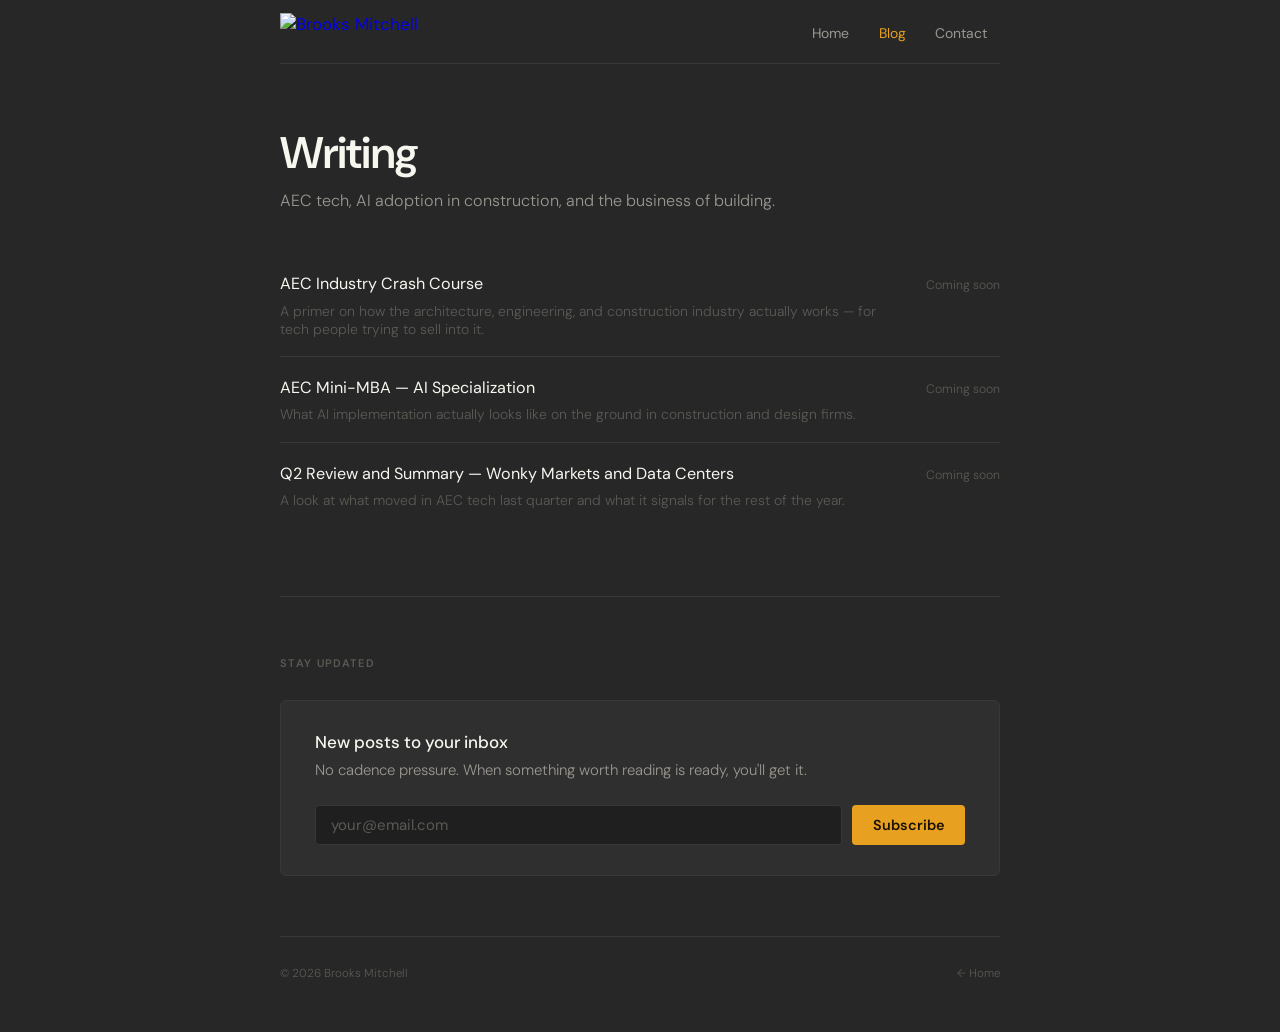
==== blog.html @ 3e2fbc12 "Rename blog.js to blog.html" ====
<!DOCTYPE html>
<html lang="en">
<head>
  <meta charset="UTF-8" />
  <meta name="viewport" content="width=device-width, initial-scale=1.0" />
  <title>Writing — Brooks Mitchell</title>
  <link rel="preconnect" href="https://fonts.googleapis.com" />
  <link rel="preconnect" href="https://fonts.gstatic.com" crossorigin />
  <link href="https://fonts.googleapis.com/css2?family=DM+Sans:ital,opsz,wght@0,9..40,300;0,9..40,400;0,9..40,500;0,9..40,600;1,9..40,300;1,9..40,400&display=swap" rel="stylesheet" />
  <link rel="stylesheet" href="src/style.css" />
</head>
<body>

  <nav class="site-nav">
    <a href="index.html" class="nav-logo">
      <img src="src/images/logo_transparent.png" alt="Brooks Mitchell" />
    </a>
    <button class="nav-toggle" aria-label="Menu">
      <svg viewBox="0 0 24 24"><line x1="3" y1="6" x2="21" y2="6"/><line x1="3" y1="12" x2="21" y2="12"/><line x1="3" y1="18" x2="21" y2="18"/></svg>
    </button>
    <ul class="nav-links">
      <li><a href="index.html">Home</a></li>
      <li><a href="blog.html">Blog</a></li>
      <li><a href="contact.html">Contact</a></li>
    </ul>
  </nav>

  <div class="blog-header">
    <h1>Writing</h1>
    <p>AEC tech, AI adoption in construction, and the business of building.</p>
  </div>

  <div class="posts" style="padding-bottom:4rem;">
    <a href="blog/aec-industry-crash-course.html" class="post-item">
      <div>
        <span class="post-title">AEC Industry Crash Course</span>
        <p style="font-size:0.82rem; font-weight:300; color:var(--text-dim); margin-top:0.3rem;">A primer on how the architecture, engineering, and construction industry actually works — for tech people trying to sell into it.</p>
      </div>
      <span class="post-meta">Coming soon</span>
    </a>
    <a href="blog/aec-mini-mba.html" class="post-item">
      <div>
        <span class="post-title">AEC Mini-MBA — AI Specialization</span>
        <p style="font-size:0.82rem; font-weight:300; color:var(--text-dim); margin-top:0.3rem;">What AI implementation actually looks like on the ground in construction and design firms.</p>
      </div>
      <span class="post-meta">Coming soon</span>
    </a>
    <a href="blog/q2-review.html" class="post-item">
      <div>
        <span class="post-title">Q2 Review and Summary — Wonky Markets and Data Centers</span>
        <p style="font-size:0.82rem; font-weight:300; color:var(--text-dim); margin-top:0.3rem;">A look at what moved in AEC tech last quarter and what it signals for the rest of the year.</p>
      </div>
      <span class="post-meta">Coming soon</span>
    </a>
  </div>

  <!-- ── EMAIL CAPTURE ── -->
  <section id="subscribe" style="border-top:1px solid var(--border);">
    <p class="section-label">Stay updated</p>
    <div class="email-capture">
      <h3>New posts to your inbox</h3>
      <p>No cadence pressure. When something worth reading is ready, you'll get it.</p>
      <form class="email-form">
        <input type="email" name="email" placeholder="your@email.com" required />
        <button type="submit">Subscribe</button>
        <span class="form-msg"></span>
      </form>
    </div>
  </section>

  <footer>
    <p>© 2026 Brooks Mitchell</p>
    <p><a href="index.html" style="color:var(--text-dim); text-decoration:none;">← Home</a></p>
  </footer>

  <script src="src/nav.js"></script>
  <script src="src/email.js"></script>
</body>
</html>
---- src/style.css ----
/* ── Reset ── */
*, *::before, *::after { box-sizing: border-box; margin: 0; padding: 0; }

/* ── Tokens ── */
:root {
  --bg:        #272727;
  --bg-subtle: #1f1f1f;
  --bg-raised: #2f2f2f;
  --border:    #383838;
  --text:      #F7F7F0;
  --text-mid:  #9a9890;
  --text-dim:  #5a5a55;
  --accent:    #e8a020;
  --accent-hi: #f0b030;
  --accent-lo: #2a1e06;
  --sans: 'DM Sans', system-ui, sans-serif;
  --max: 720px;
  --side: clamp(1.5rem, 6vw, 3.5rem);
  --nav-h: 64px;
}

html { background: var(--bg); color: var(--text); font-family: var(--sans); font-size: 17px; -webkit-font-smoothing: antialiased; scroll-behavior: smooth; }
body { max-width: calc(var(--max) + var(--side) * 2); margin: 0 auto; padding: 0 var(--side); }

/* ── NAV ── */
.site-nav {
  position: sticky; top: 0; z-index: 100;
  background: var(--bg);
  border-bottom: 1px solid var(--border);
  display: flex; align-items: center; justify-content: space-between;
  height: var(--nav-h);
  gap: 1.5rem;
}
.nav-logo { display: flex; align-items: center; text-decoration: none; }
.nav-logo img { height: 38px; width: auto; }
.nav-links { display: flex; gap: 0.25rem; list-style: none; }
.nav-links a {
  font-size: 0.82rem; font-weight: 400;
  text-decoration: none; color: var(--text-mid);
  padding: 0.4rem 0.75rem; border-radius: 4px;
  transition: color 0.15s, background 0.15s;
}
.nav-links a:hover { color: var(--text); background: var(--bg-raised); }
.nav-links a.active { color: var(--accent); }

/* Hamburger — mobile only */
.nav-toggle { display: none; background: none; border: none; cursor: pointer; padding: 0.4rem; color: var(--text-mid); }
.nav-toggle svg { width: 22px; height: 22px; stroke: currentColor; fill: none; stroke-width: 2; }

@media (max-width: 520px) {
  .nav-toggle { display: flex; }
  .nav-links {
    display: none; flex-direction: column; gap: 0;
    position: absolute; top: var(--nav-h); left: 0; right: 0;
    background: var(--bg); border-bottom: 1px solid var(--border);
    padding: 0.75rem var(--side) 1rem;
  }
  .nav-links.open { display: flex; }
  .nav-links a { padding: 0.6rem 0; border-radius: 0; }
}

/* ── SECTIONS ── */
section { padding: 3.5rem 0; border-top: 1px solid var(--border); }
.section-label {
  font-size: 0.65rem; font-weight: 600;
  letter-spacing: 0.12em; text-transform: uppercase;
  color: var(--text-dim); margin-bottom: 1.75rem;
}

/* ── SOCIAL ROW ── */
.social-row { display: flex; gap: 1.25rem; flex-wrap: wrap; align-items: center; }
.social-link {
  display: inline-flex; align-items: center; gap: 0.4rem;
  font-size: 0.8rem; font-weight: 400;
  text-decoration: none; color: var(--text-mid);
  transition: color 0.15s;
}
.social-link:hover { color: var(--text); }
.social-link.primary { color: var(--accent); font-weight: 500; }
.social-link.primary:hover { color: var(--accent-hi); }
.social-link svg { width: 13px; height: 13px; fill: currentColor; flex-shrink: 0; }
.social-sep { color: var(--text-dim); }

/* ── TAGS ── */
.tags { display: flex; gap: 0.5rem; flex-wrap: wrap; margin-top: 2rem; }
.tag {
  font-size: 0.72rem; font-weight: 400; color: var(--text-mid);
  border: 1px solid var(--border);
  padding: 0.2rem 0.65rem; border-radius: 999px;
}

/* ── ROLE CARD ── */
.role-card {
  background: var(--bg-raised);
  border: 1px solid var(--border);
  border-left: 2px solid var(--accent);
  border-radius: 4px;
  padding: 1.25rem 1.5rem;
  margin-bottom: 2.5rem;
}
.role-card-co {
  font-size: 0.72rem; font-weight: 600;
  letter-spacing: 0.08em; text-transform: uppercase;
  color: var(--accent); margin-bottom: 0.2rem;
}
.role-card-title { font-size: 1rem; font-weight: 500; color: var(--text); margin-bottom: 0.4rem; }
.role-card-desc { font-size: 0.88rem; font-weight: 300; line-height: 1.7; color: var(--text-mid); }

/* ── LOGO STRIP ── */
.logos-row {
  display: flex; flex-wrap: wrap;
  gap: 1.75rem 2.5rem; align-items: center;
}
.logo-item {
  display: flex; flex-direction: column;
  align-items: center; gap: 0.4rem;
  opacity: 0.5; transition: opacity 0.2s;
}
.logo-item:hover { opacity: 1; }
.logo-box { height: 40px; display: flex; align-items: center; justify-content: center; }
.logo-box img { height: 100%; width: auto; max-width: 100px; object-fit: contain; filter: grayscale(1) brightness(2.5); }
.logo-text { font-size: 0.85rem; font-weight: 700; letter-spacing: 0.06em; color: var(--text); }
.logo-caption { font-size: 0.6rem; font-weight: 400; color: var(--text-dim); letter-spacing: 0.04em; text-align: center; }

/* ── WRITING LIST ── */
.posts { display: flex; flex-direction: column; }
.post-item {
  display: flex; justify-content: space-between; align-items: baseline;
  gap: 2rem; padding: 1.1rem 0;
  border-bottom: 1px solid var(--border);
  text-decoration: none; color: inherit;
}
.post-item:last-child { border-bottom: none; }
.post-item:hover .post-title { color: var(--accent); }
.post-title { font-size: 0.95rem; font-weight: 400; line-height: 1.5; color: var(--text); transition: color 0.15s; }
.post-meta { font-size: 0.72rem; font-weight: 300; color: var(--text-dim); white-space: nowrap; }

/* ── EMAIL CAPTURE ── */
.email-capture {
  background: var(--bg-raised);
  border: 1px solid var(--border);
  border-radius: 6px;
  padding: 1.75rem 2rem;
  margin-top: 0.25rem;
}
.email-capture h3 { font-size: 1rem; font-weight: 500; color: var(--text); margin-bottom: 0.4rem; }
.email-capture p { font-size: 0.88rem; font-weight: 300; color: var(--text-mid); margin-bottom: 1.25rem; line-height: 1.6; }
.email-form { display: flex; gap: 0.6rem; flex-wrap: wrap; }
.email-form input[type="email"] {
  flex: 1; min-width: 200px;
  background: var(--bg-subtle); border: 1px solid var(--border);
  border-radius: 4px; padding: 0.55rem 0.9rem;
  font-family: var(--sans); font-size: 0.88rem; color: var(--text);
  outline: none; transition: border-color 0.15s;
}
.email-form input[type="email"]::placeholder { color: var(--text-dim); }
.email-form input[type="email"]:focus { border-color: var(--accent); }
.email-form button {
  background: var(--accent); color: #1a1100;
  border: none; border-radius: 4px;
  padding: 0.55rem 1.2rem;
  font-family: var(--sans); font-size: 0.85rem; font-weight: 600;
  cursor: pointer; transition: background 0.15s; white-space: nowrap;
}
.email-form button:hover { background: var(--accent-hi); }
.email-form .form-msg { font-size: 0.8rem; color: var(--text-mid); margin-top: 0.5rem; width: 100%; display: none; }
.email-form .form-msg.visible { display: block; }

/* ── BOTTOM PHOTO ── */
.photo-section {
  padding: 3.5rem 0; border-top: 1px solid var(--border);
  display: flex; flex-direction: column; align-items: center; gap: 0.85rem;
}
.avatar-bottom {
  width: 150px; height: 150px; border-radius: 50%;
  overflow: hidden; border: 1px solid var(--border);
  background: var(--bg-subtle);
  display: flex; align-items: center; justify-content: center;
}
.avatar-bottom img { width: 100%; height: 100%; object-fit: cover; display: block; }
.avatar-bottom .ph-label { display: flex; flex-direction: column; align-items: center; gap: 0.5rem; color: var(--text-dim); }
.avatar-bottom .ph-label svg { width: 22px; height: 22px; stroke: currentColor; fill: none; stroke-width: 1.5; }
.avatar-bottom .ph-label span { font-size: 0.6rem; letter-spacing: 0.06em; }
.photo-caption { font-size: 0.72rem; font-weight: 300; color: var(--text-dim); }

/* ── FOOTER ── */
footer {
  padding: 1.75rem 0 3rem; border-top: 1px solid var(--border);
  display: flex; justify-content: space-between; align-items: center; gap: 1rem; flex-wrap: wrap;
}
footer p { font-size: 0.68rem; font-weight: 300; color: var(--text-dim); }

/* ── BLOG PAGE ── */
.blog-header { padding: 3.5rem 0 2.5rem; }
.blog-header h1 { font-size: clamp(1.8rem, 4vw, 2.6rem); font-weight: 600; letter-spacing: -0.02em; color: var(--text); margin-bottom: 0.5rem; }
.blog-header p { font-size: 0.95rem; font-weight: 300; color: var(--text-mid); }

/* ── BLOG POST PAGE ── */
.post-header { padding: 3.5rem 0 2rem; border-bottom: 1px solid var(--border); }
.post-header .post-eyebrow {
  font-size: 0.68rem; font-weight: 600; letter-spacing: 0.12em;
  text-transform: uppercase; color: var(--accent); margin-bottom: 0.85rem;
}
.post-header h1 {
  font-size: clamp(1.8rem, 5vw, 2.8rem); font-weight: 600;
  letter-spacing: -0.025em; line-height: 1.15; color: var(--text);
  margin-bottom: 1rem;
}
.post-header .post-byline { font-size: 0.82rem; font-weight: 300; color: var(--text-dim); }
.post-header .post-byline strong { color: var(--text-mid); font-weight: 400; }

.post-body { padding: 2.75rem 0 3.5rem; }
.post-body p { font-size: 1rem; font-weight: 300; line-height: 1.9; color: var(--text-mid); margin-bottom: 1.25rem; }
.post-body p:last-child { margin-bottom: 0; }
.post-body h2 { font-size: 1.2rem; font-weight: 600; color: var(--text); margin: 2.5rem 0 0.85rem; letter-spacing: -0.01em; }
.post-body h3 { font-size: 1rem; font-weight: 600; color: var(--text); margin: 2rem 0 0.6rem; }
.post-body strong { font-weight: 500; color: var(--text); }
.post-body a { color: var(--accent); text-decoration: underline; text-decoration-color: transparent; transition: text-decoration-color 0.15s; }
.post-body a:hover { text-decoration-color: var(--accent); }
.post-body ul, .post-body ol { padding-left: 1.4rem; margin-bottom: 1.25rem; }
.post-body li { font-size: 1rem; font-weight: 300; line-height: 1.8; color: var(--text-mid); margin-bottom: 0.35rem; }
.post-body blockquote {
  border-left: 2px solid var(--accent); padding: 0.75rem 1.25rem;
  margin: 1.75rem 0; background: var(--bg-raised); border-radius: 0 4px 4px 0;
}
.post-body blockquote p { margin: 0; font-style: italic; color: var(--text); }

.post-footer { padding: 2.5rem 0; border-top: 1px solid var(--border); display: flex; justify-content: space-between; align-items: center; flex-wrap: wrap; gap: 1rem; }
.post-back { font-size: 0.82rem; font-weight: 400; color: var(--text-mid); text-decoration: none; transition: color 0.15s; }
.post-back:hover { color: var(--accent); }

/* ── CONTACT PAGE ── */
.contact-header { padding: 3.5rem 0 2.5rem; }
.contact-header h1 { font-size: clamp(1.8rem, 4vw, 2.6rem); font-weight: 600; letter-spacing: -0.02em; color: var(--text); margin-bottom: 0.75rem; }
.contact-header p { font-size: 1rem; font-weight: 300; line-height: 1.8; color: var(--text-mid); max-width: 46ch; }
.contact-options { display: flex; flex-direction: column; gap: 1rem; margin-top: 2.5rem; }
.contact-option {
  display: flex; align-items: center; gap: 1rem;
  background: var(--bg-raised); border: 1px solid var(--border);
  border-radius: 4px; padding: 1.1rem 1.4rem;
  text-decoration: none; color: inherit; transition: border-color 0.15s;
}
.contact-option:hover { border-color: var(--accent); }
.contact-option-icon { color: var(--accent); flex-shrink: 0; }
.contact-option-icon svg { width: 18px; height: 18px; fill: currentColor; }
.contact-option-label { font-size: 0.72rem; font-weight: 600; letter-spacing: 0.08em; text-transform: uppercase; color: var(--text-dim); margin-bottom: 0.15rem; }
.contact-option-value { font-size: 0.95rem; font-weight: 400; color: var(--text); }
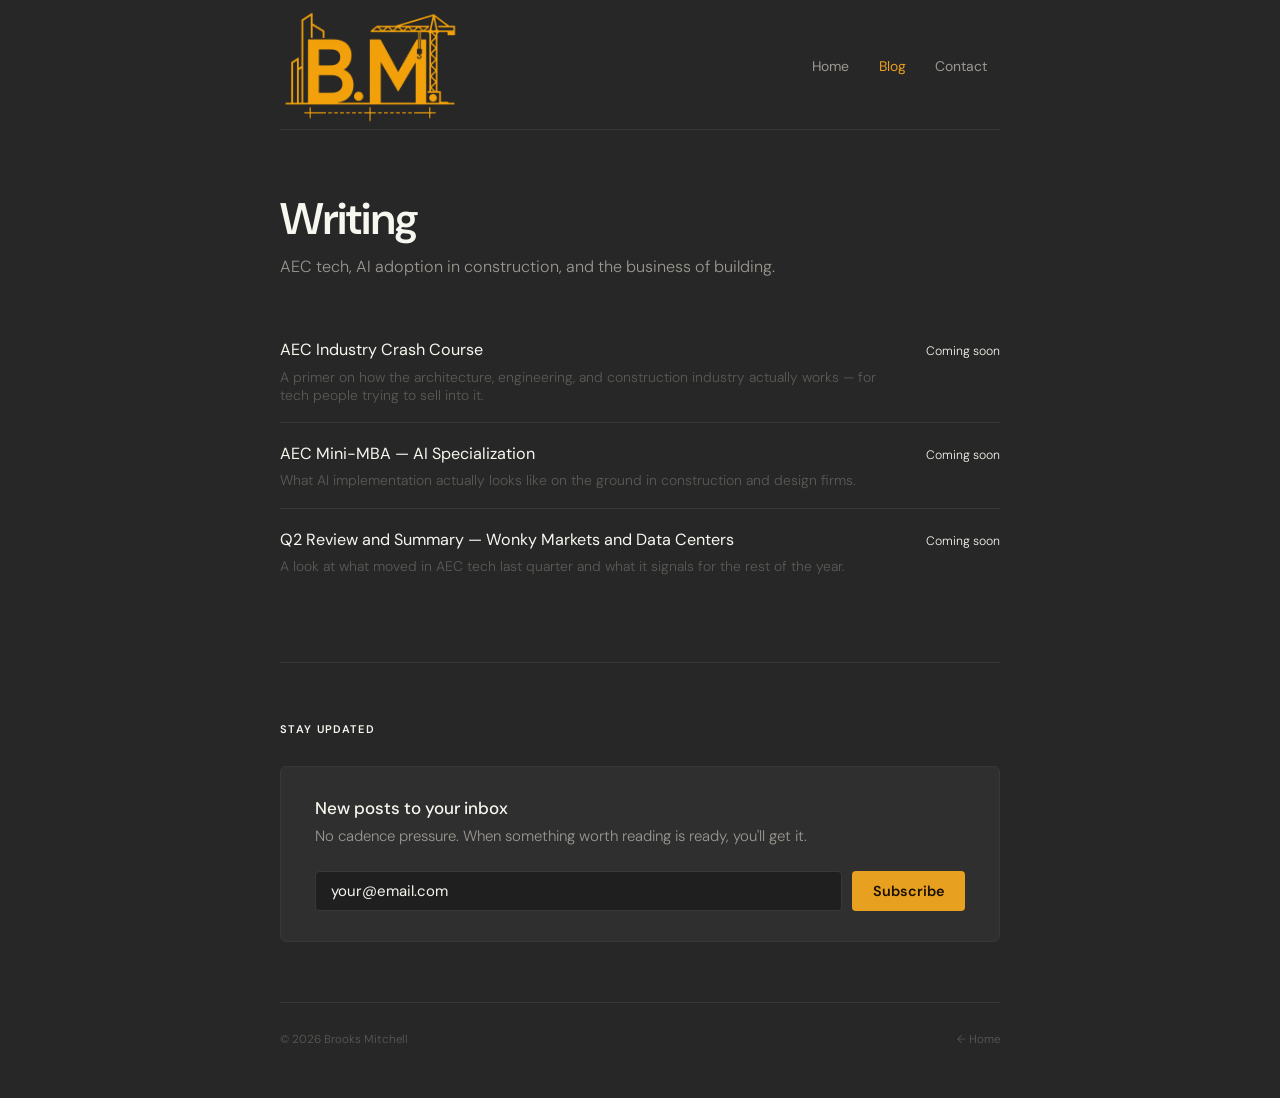
==== commit e50b86ce: "Fix logo image source path in blog.html" ====
--- a/blog.html
+++ b/blog.html
@@ -13,7 +13,7 @@
 
   <nav class="site-nav">
     <a href="index.html" class="nav-logo">
-      <img src="src/images/logo_transparent.png" alt="Brooks Mitchell" />
+      <img src="/images/logo transparent.png" alt="Brooks Mitchell" />
     </a>
     <button class="nav-toggle" aria-label="Menu">
       <svg viewBox="0 0 24 24"><line x1="3" y1="6" x2="21" y2="6"/><line x1="3" y1="12" x2="21" y2="12"/><line x1="3" y1="18" x2="21" y2="18"/></svg>
--- a/src/style.css
+++ b/src/style.css
@@ -28,11 +28,12 @@
   background: var(--bg);
   border-bottom: 1px solid var(--border);
   display: flex; align-items: center; justify-content: space-between;
-  height: var(--nav-h);
+  height: 130px;
+  padding: 1rem 0;
   gap: 1.5rem;
 }
 .nav-logo { display: flex; align-items: center; text-decoration: none; }
-.nav-logo img { height: 38px; width: auto; }
+.nav-logo img { height: 120px; width: auto; }
 .nav-links { display: flex; gap: 0.25rem; list-style: none; }
 .nav-links a {
   font-size: 0.82rem; font-weight: 400;
@@ -64,7 +65,7 @@
 .section-label {
   font-size: 0.65rem; font-weight: 600;
   letter-spacing: 0.12em; text-transform: uppercase;
-  color: var(--text-dim); margin-bottom: 1.75rem;
+  color: var(--text); margin-bottom: 1.75rem;
 }
 
 /* ── SOCIAL ROW ── */
@@ -79,7 +80,7 @@
 .social-link.primary { color: var(--accent); font-weight: 500; }
 .social-link.primary:hover { color: var(--accent-hi); }
 .social-link svg { width: 13px; height: 13px; fill: currentColor; flex-shrink: 0; }
-.social-sep { color: var(--text-dim); }
+.social-sep { color: var(--text); }
 
 /* ── TAGS ── */
 .tags { display: flex; gap: 0.5rem; flex-wrap: wrap; margin-top: 2rem; }
@@ -118,9 +119,9 @@
 }
 .logo-item:hover { opacity: 1; }
 .logo-box { height: 40px; display: flex; align-items: center; justify-content: center; }
-.logo-box img { height: 100%; width: auto; max-width: 100px; object-fit: contain; filter: grayscale(1) brightness(2.5); }
+.logo-box img { height: 100%; width: auto; max-width: 100px; object-fit: contain; }
 .logo-text { font-size: 0.85rem; font-weight: 700; letter-spacing: 0.06em; color: var(--text); }
-.logo-caption { font-size: 0.6rem; font-weight: 400; color: var(--text-dim); letter-spacing: 0.04em; text-align: center; }
+.logo-caption { font-size: 0.6rem; font-weight: 400; color: var(--text); letter-spacing: 0.04em; text-align: center; }
 
 /* ── WRITING LIST ── */
 .posts { display: flex; flex-direction: column; }
@@ -133,7 +134,7 @@
 .post-item:last-child { border-bottom: none; }
 .post-item:hover .post-title { color: var(--accent); }
 .post-title { font-size: 0.95rem; font-weight: 400; line-height: 1.5; color: var(--text); transition: color 0.15s; }
-.post-meta { font-size: 0.72rem; font-weight: 300; color: var(--text-dim); white-space: nowrap; }
+.post-meta { font-size: 0.72rem; font-weight: 300; color: var(--text); white-space: nowrap; }
 
 /* ── EMAIL CAPTURE ── */
 .email-capture {
@@ -153,7 +154,7 @@
   font-family: var(--sans); font-size: 0.88rem; color: var(--text);
   outline: none; transition: border-color 0.15s;
 }
-.email-form input[type="email"]::placeholder { color: var(--text-dim); }
+.email-form input[type="email"]::placeholder { color: var(--text); }
 .email-form input[type="email"]:focus { border-color: var(--accent); }
 .email-form button {
   background: var(--accent); color: #1a1100;
@@ -178,7 +179,7 @@
   display: flex; align-items: center; justify-content: center;
 }
 .avatar-bottom img { width: 100%; height: 100%; object-fit: cover; display: block; }
-.avatar-bottom .ph-label { display: flex; flex-direction: column; align-items: center; gap: 0.5rem; color: var(--text-dim); }
+.avatar-bottom .ph-label { display: flex; flex-direction: column; align-items: center; gap: 0.5rem; color: var(--text); }
 .avatar-bottom .ph-label svg { width: 22px; height: 22px; stroke: currentColor; fill: none; stroke-width: 1.5; }
 .avatar-bottom .ph-label span { font-size: 0.6rem; letter-spacing: 0.06em; }
 .photo-caption { font-size: 0.72rem; font-weight: 300; color: var(--text-dim); }
@@ -229,6 +230,55 @@
 .post-back { font-size: 0.82rem; font-weight: 400; color: var(--text-mid); text-decoration: none; transition: color 0.15s; }
 .post-back:hover { color: var(--accent); }
 
+/* ── COMMUNITY / WAITLIST CARD ── */
+.community-card {
+  background: var(--bg-raised);
+  border: 1px solid var(--border);
+  border-left: 2px solid var(--accent);
+  border-radius: 6px;
+  padding: 2rem;
+  margin-bottom: 0;
+}
+.community-card .slack-eyebrow {
+  font-size: 0.65rem; font-weight: 600;
+  letter-spacing: 0.12em; text-transform: uppercase;
+  color: var(--accent); margin-bottom: 0.6rem;
+}
+.community-card h2 {
+  font-size: 1.4rem; font-weight: 600;
+  color: var(--text); margin-bottom: 0.85rem;
+  letter-spacing: -0.02em;
+}
+.community-card p {
+  font-size: 0.95rem; font-weight: 300;
+  line-height: 1.85; color: var(--text-mid);
+  margin-bottom: 1rem;
+}
+.community-card p:last-of-type { margin-bottom: 1.75rem; }
+.waitlist-btn {
+  display: inline-flex; align-items: center; gap: 0.5rem;
+  background: var(--accent); color: #1a1100;
+  font-family: var(--sans); font-size: 0.9rem; font-weight: 600;
+  text-decoration: none; padding: 0.7rem 1.4rem;
+  border-radius: 4px; transition: background 0.15s;
+}
+.waitlist-btn:hover { background: var(--accent-hi); }
+.waitlist-btn svg { width: 16px; height: 16px; fill: currentColor; }
+.waitlist-note {
+  font-size: 0.72rem; font-weight: 300;
+  color: var(--text-dim); margin-top: 0.85rem;
+}
+.divider-label {
+  font-size: 0.65rem; font-weight: 600;
+  letter-spacing: 0.1em; text-transform: uppercase;
+  color: var(--text-dim);
+  display: flex; align-items: center; gap: 0.75rem;
+  margin: 2.5rem 0 1.5rem;
+}
+.divider-label::before, .divider-label::after {
+  content: ''; flex: 1; height: 1px; background: var(--border);
+}
+
 /* ── CONTACT PAGE ── */
 .contact-header { padding: 3.5rem 0 2.5rem; }
 .contact-header h1 { font-size: clamp(1.8rem, 4vw, 2.6rem); font-weight: 600; letter-spacing: -0.02em; color: var(--text); margin-bottom: 0.75rem; }
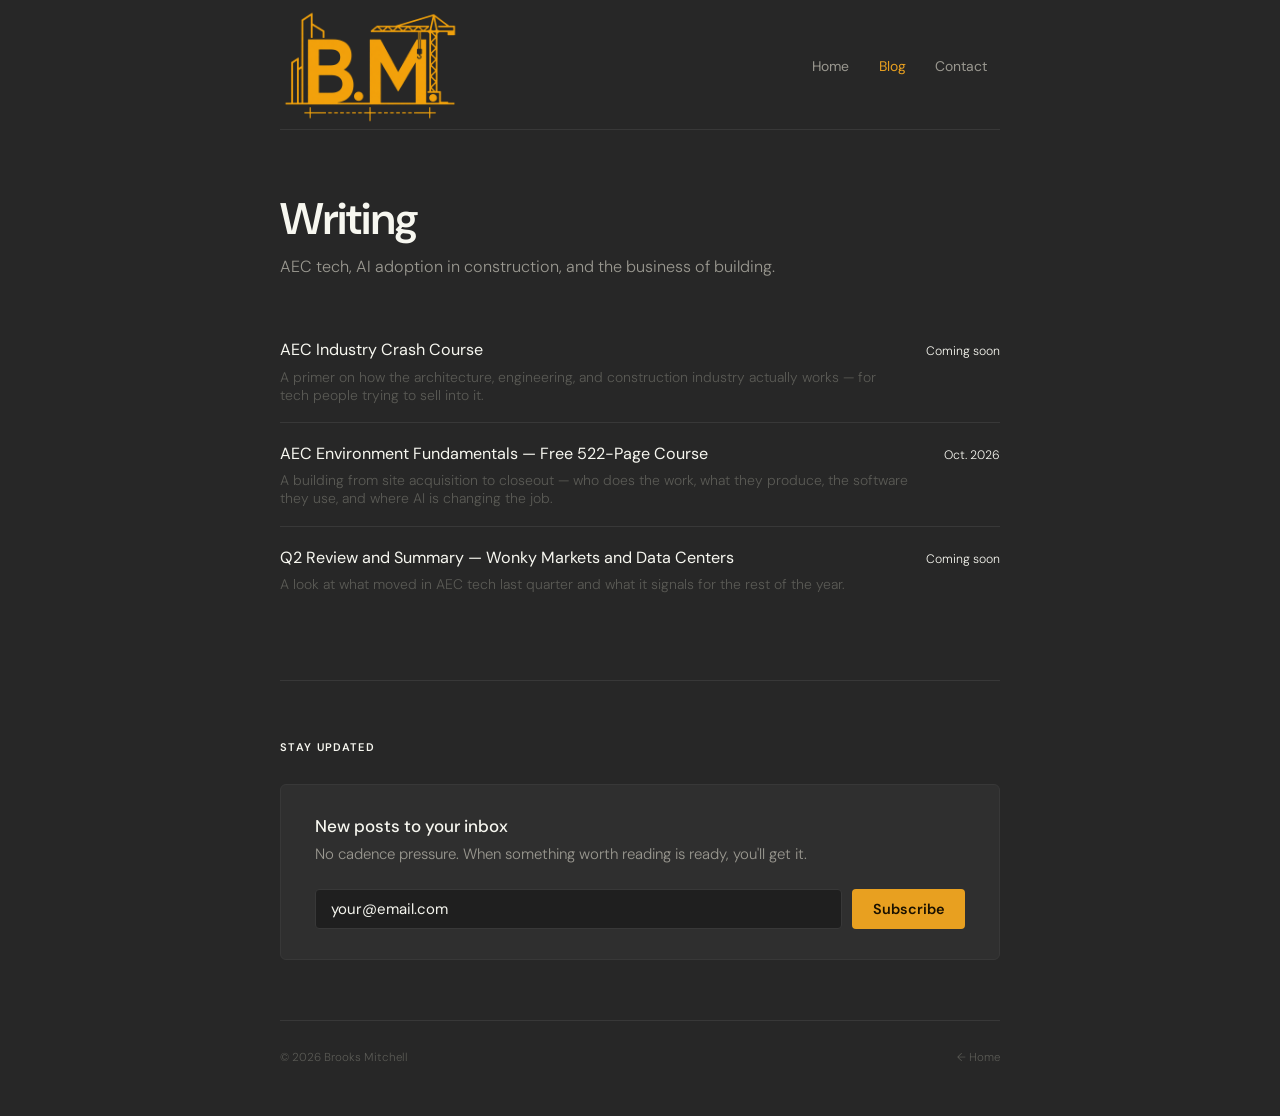
==== commit 8e4adcf3: "Add AEC PDF" ====
--- a/blog.html
+++ b/blog.html
@@ -38,12 +38,12 @@
       </div>
       <span class="post-meta">Coming soon</span>
     </a>
-    <a href="blog/aec-mini-mba.html" class="post-item">
+    <a href="blog/aec-environment-fundamentals.html" class="post-item">
       <div>
-        <span class="post-title">AEC Mini-MBA — AI Specialization</span>
-        <p style="font-size:0.82rem; font-weight:300; color:var(--text-dim); margin-top:0.3rem;">What AI implementation actually looks like on the ground in construction and design firms.</p>
+        <span class="post-title">AEC Environment Fundamentals — Free 522-Page Course</span>
+        <p style="font-size:0.82rem; font-weight:300; color:var(--text-dim); margin-top:0.3rem;">A building from site acquisition to closeout — who does the work, what they produce, the software they use, and where AI is changing the job.</p>
       </div>
-      <span class="post-meta">Coming soon</span>
+      <span class="post-meta">Oct. 2026</span>
     </a>
     <a href="blog/q2-review.html" class="post-item">
       <div>
--- a/src/style.css
+++ b/src/style.css
@@ -184,6 +184,12 @@
 .avatar-bottom .ph-label span { font-size: 0.6rem; letter-spacing: 0.06em; }
 .photo-caption { font-size: 0.72rem; font-weight: 300; color: var(--text-dim); }
 
+/* ── INSTAGRAM ── */
+.ig-frame {
+  background: var(--bg-raised); border: 1px solid var(--border); border-radius: 12px;
+  padding: 0.85rem; display: flex; justify-content: center;
+}
+
 /* ── FOOTER ── */
 footer {
   padding: 1.75rem 0 3rem; border-top: 1px solid var(--border);
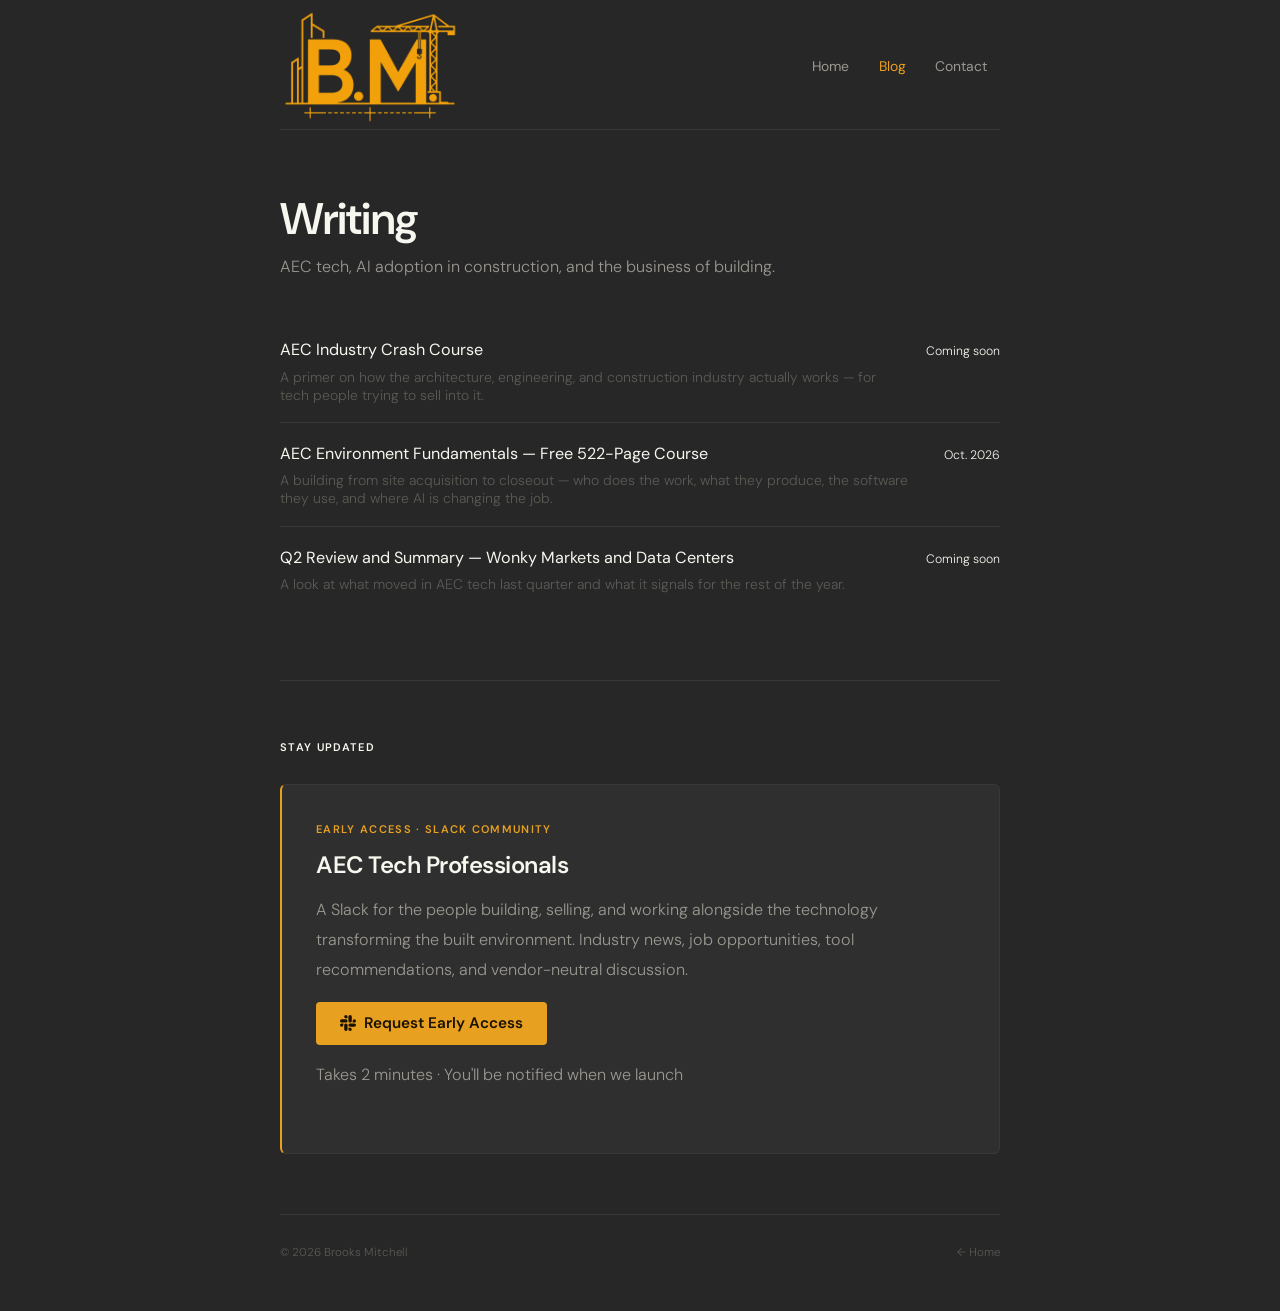
==== commit cb1ac845: "fix email capture" ====
--- a/blog.html
+++ b/blog.html
@@ -54,17 +54,26 @@
     </a>
   </div>
 
-  <!-- ── EMAIL CAPTURE ── -->
-  <section id="subscribe" style="border-top:1px solid var(--border);">
+  <!-- ── SLACK COMMUNITY ── -->
+  <section id="community" style="border-top:1px solid var(--border);">
     <p class="section-label">Stay updated</p>
-    <div class="email-capture">
-      <h3>New posts to your inbox</h3>
-      <p>No cadence pressure. When something worth reading is ready, you'll get it.</p>
-      <form class="email-form">
-        <input type="email" name="email" placeholder="your@email.com" required />
-        <button type="submit">Subscribe</button>
-        <span class="form-msg"></span>
-      </form>
+    <div class="community-card">
+      <p class="slack-eyebrow">Early Access · Slack Community</p>
+      <h2>AEC Tech Professionals</h2>
+      <p>
+        A Slack for the people building, selling, and working alongside the technology
+        transforming the built environment. Industry news, job opportunities, tool
+        recommendations, and vendor-neutral discussion.
+      </p>
+      <a href="https://docs.google.com/forms/d/e/1FAIpQLSdYyty8htXL1xffMKtfy4kEosLnhcqcu5eaAoyCSCSbOQX9Kg/viewform?usp=publish-editor"
+         target="_blank" rel="noopener" class="waitlist-btn">
+        <!-- Slack icon -->
+        <svg viewBox="0 0 24 24" xmlns="http://www.w3.org/2000/svg">
+          <path d="M5.042 15.165a2.528 2.528 0 0 1-2.52 2.523A2.528 2.528 0 0 1 0 15.165a2.527 2.527 0 0 1 2.522-2.52h2.52v2.52zm1.271 0a2.527 2.527 0 0 1 2.521-2.52 2.527 2.527 0 0 1 2.521 2.52v6.313A2.528 2.528 0 0 1 8.834 24a2.528 2.528 0 0 1-2.521-2.522v-6.313zM8.834 5.042a2.528 2.528 0 0 1-2.521-2.52A2.528 2.528 0 0 1 8.834 0a2.528 2.528 0 0 1 2.521 2.522v2.52H8.834zm0 1.271a2.528 2.528 0 0 1 2.521 2.521 2.528 2.528 0 0 1-2.521 2.521H2.522A2.528 2.528 0 0 1 0 8.834a2.528 2.528 0 0 1 2.522-2.521h6.312zm10.122 2.521a2.528 2.528 0 0 1 2.522-2.521A2.528 2.528 0 0 1 24 8.834a2.528 2.528 0 0 1-2.522 2.521h-2.522V8.834zm-1.268 0a2.528 2.528 0 0 1-2.523 2.521 2.527 2.527 0 0 1-2.52-2.521V2.522A2.527 2.527 0 0 1 15.165 0a2.528 2.528 0 0 1 2.523 2.522v6.312zm-2.523 10.122a2.528 2.528 0 0 1 2.523 2.522A2.528 2.528 0 0 1 15.165 24a2.527 2.527 0 0 1-2.52-2.522v-2.522h2.52zm0-1.268a2.527 2.527 0 0 1-2.52-2.523 2.526 2.526 0 0 1 2.52-2.52h6.313A2.527 2.527 0 0 1 24 15.165a2.528 2.528 0 0 1-2.522 2.523h-6.313z"/>
+        </svg>
+        Request Early Access
+      </a>
+      <p class="waitlist-note">Takes 2 minutes · You'll be notified when we launch</p>
     </div>
   </section>
 
@@ -74,6 +83,5 @@
   </footer>
 
   <script src="src/nav.js"></script>
-  <script src="src/email.js"></script>
 </body>
 </html>
--- a/src/style.css
+++ b/src/style.css
@@ -136,37 +136,6 @@
 .post-title { font-size: 0.95rem; font-weight: 400; line-height: 1.5; color: var(--text); transition: color 0.15s; }
 .post-meta { font-size: 0.72rem; font-weight: 300; color: var(--text); white-space: nowrap; }
 
-/* ── EMAIL CAPTURE ── */
-.email-capture {
-  background: var(--bg-raised);
-  border: 1px solid var(--border);
-  border-radius: 6px;
-  padding: 1.75rem 2rem;
-  margin-top: 0.25rem;
-}
-.email-capture h3 { font-size: 1rem; font-weight: 500; color: var(--text); margin-bottom: 0.4rem; }
-.email-capture p { font-size: 0.88rem; font-weight: 300; color: var(--text-mid); margin-bottom: 1.25rem; line-height: 1.6; }
-.email-form { display: flex; gap: 0.6rem; flex-wrap: wrap; }
-.email-form input[type="email"] {
-  flex: 1; min-width: 200px;
-  background: var(--bg-subtle); border: 1px solid var(--border);
-  border-radius: 4px; padding: 0.55rem 0.9rem;
-  font-family: var(--sans); font-size: 0.88rem; color: var(--text);
-  outline: none; transition: border-color 0.15s;
-}
-.email-form input[type="email"]::placeholder { color: var(--text); }
-.email-form input[type="email"]:focus { border-color: var(--accent); }
-.email-form button {
-  background: var(--accent); color: #1a1100;
-  border: none; border-radius: 4px;
-  padding: 0.55rem 1.2rem;
-  font-family: var(--sans); font-size: 0.85rem; font-weight: 600;
-  cursor: pointer; transition: background 0.15s; white-space: nowrap;
-}
-.email-form button:hover { background: var(--accent-hi); }
-.email-form .form-msg { font-size: 0.8rem; color: var(--text-mid); margin-top: 0.5rem; width: 100%; display: none; }
-.email-form .form-msg.visible { display: block; }
-
 /* ── BOTTOM PHOTO ── */
 .photo-section {
   padding: 3.5rem 0; border-top: 1px solid var(--border);
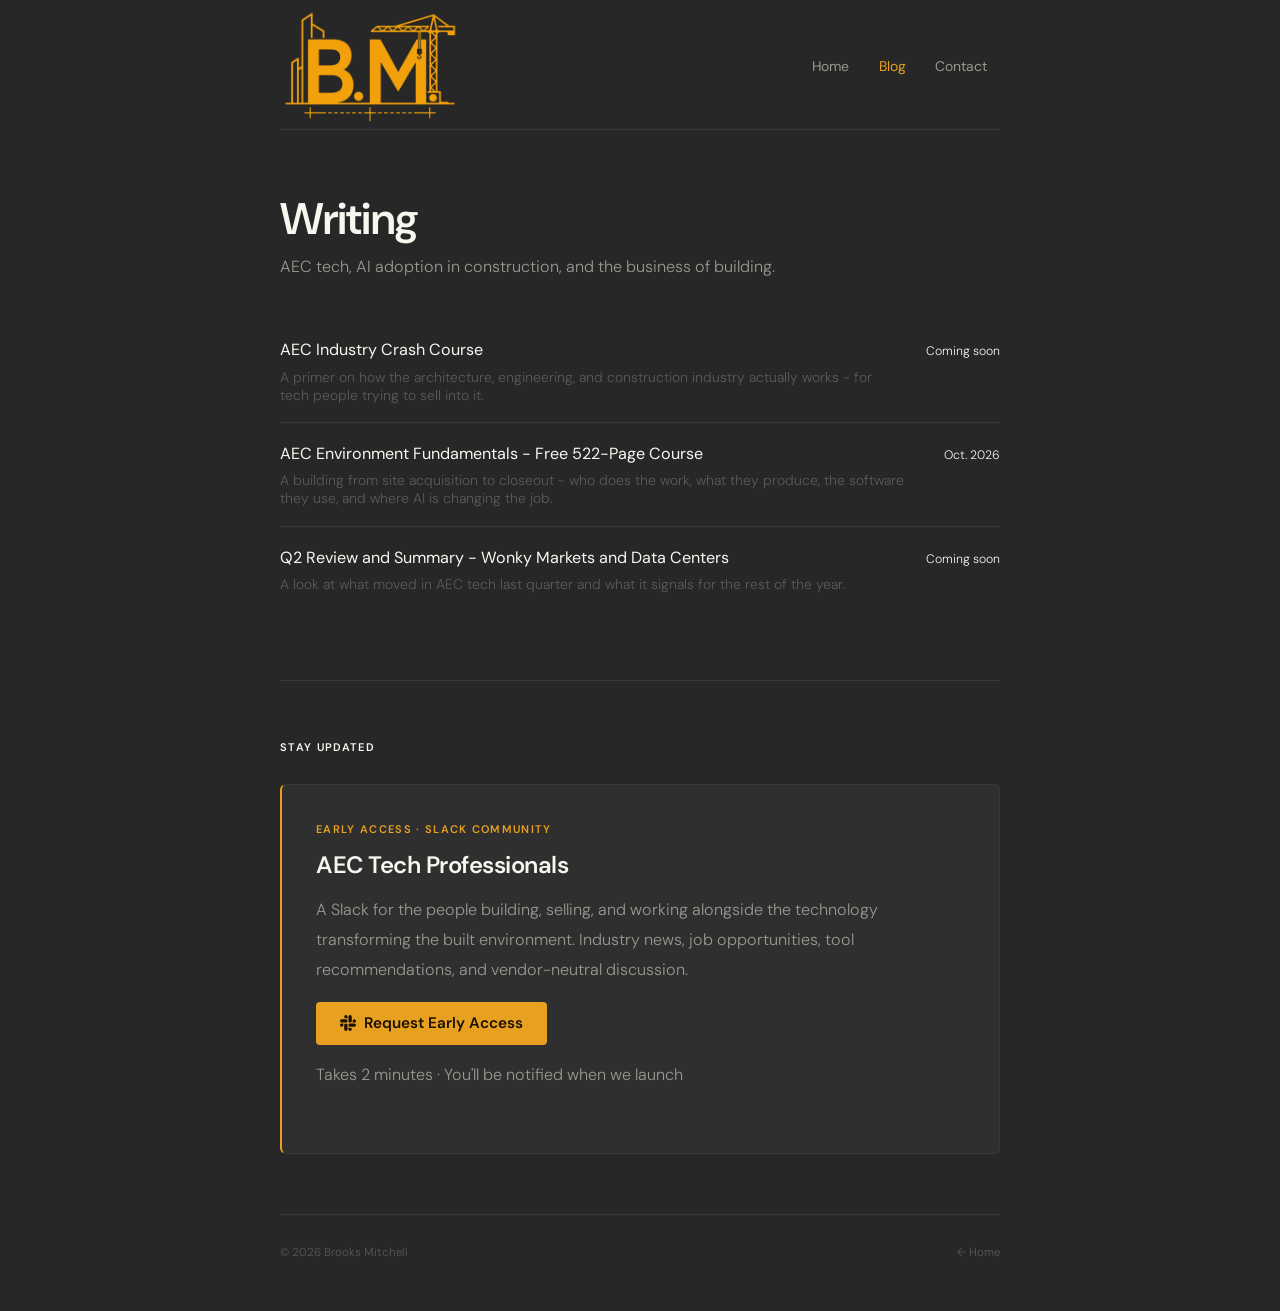
==== commit 29213273: "Add metadata, fix formatting" ====
--- a/blog.html
+++ b/blog.html
@@ -3,7 +3,8 @@
 <head>
   <meta charset="UTF-8" />
   <meta name="viewport" content="width=device-width, initial-scale=1.0" />
-  <title>Writing — Brooks Mitchell</title>
+  <title>Writing - Brooks Mitchell</title>
+  <link rel="icon" type="image/png" href="/images/logo%20transparent.png" />
   <link rel="preconnect" href="https://fonts.googleapis.com" />
   <link rel="preconnect" href="https://fonts.gstatic.com" crossorigin />
   <link href="https://fonts.googleapis.com/css2?family=DM+Sans:ital,opsz,wght@0,9..40,300;0,9..40,400;0,9..40,500;0,9..40,600;1,9..40,300;1,9..40,400&display=swap" rel="stylesheet" />
@@ -34,20 +35,20 @@
     <a href="blog/aec-industry-crash-course.html" class="post-item">
       <div>
         <span class="post-title">AEC Industry Crash Course</span>
-        <p style="font-size:0.82rem; font-weight:300; color:var(--text-dim); margin-top:0.3rem;">A primer on how the architecture, engineering, and construction industry actually works — for tech people trying to sell into it.</p>
+        <p style="font-size:0.82rem; font-weight:300; color:var(--text-dim); margin-top:0.3rem;">A primer on how the architecture, engineering, and construction industry actually works - for tech people trying to sell into it.</p>
       </div>
       <span class="post-meta">Coming soon</span>
     </a>
     <a href="blog/aec-environment-fundamentals.html" class="post-item">
       <div>
-        <span class="post-title">AEC Environment Fundamentals — Free 522-Page Course</span>
-        <p style="font-size:0.82rem; font-weight:300; color:var(--text-dim); margin-top:0.3rem;">A building from site acquisition to closeout — who does the work, what they produce, the software they use, and where AI is changing the job.</p>
+        <span class="post-title">AEC Environment Fundamentals - Free 522-Page Course</span>
+        <p style="font-size:0.82rem; font-weight:300; color:var(--text-dim); margin-top:0.3rem;">A building from site acquisition to closeout - who does the work, what they produce, the software they use, and where AI is changing the job.</p>
       </div>
       <span class="post-meta">Oct. 2026</span>
     </a>
     <a href="blog/q2-review.html" class="post-item">
       <div>
-        <span class="post-title">Q2 Review and Summary — Wonky Markets and Data Centers</span>
+        <span class="post-title">Q2 Review and Summary - Wonky Markets and Data Centers</span>
         <p style="font-size:0.82rem; font-weight:300; color:var(--text-dim); margin-top:0.3rem;">A look at what moved in AEC tech last quarter and what it signals for the rest of the year.</p>
       </div>
       <span class="post-meta">Coming soon</span>
--- a/src/style.css
+++ b/src/style.css
@@ -16,7 +16,7 @@
   --sans: 'DM Sans', system-ui, sans-serif;
   --max: 720px;
   --side: clamp(1.5rem, 6vw, 3.5rem);
-  --nav-h: 64px;
+  --nav-h: 130px;
 }
 
 html { background: var(--bg); color: var(--text); font-family: var(--sans); font-size: 17px; -webkit-font-smoothing: antialiased; scroll-behavior: smooth; }
@@ -44,11 +44,14 @@
 .nav-links a:hover { color: var(--text); background: var(--bg-raised); }
 .nav-links a.active { color: var(--accent); }
 
-/* Hamburger — mobile only */
+/* Hamburger - mobile only */
 .nav-toggle { display: none; background: none; border: none; cursor: pointer; padding: 0.4rem; color: var(--text-mid); }
 .nav-toggle svg { width: 22px; height: 22px; stroke: currentColor; fill: none; stroke-width: 2; }
 
 @media (max-width: 520px) {
+  :root { --nav-h: 80px; }
+  .site-nav { height: 80px; }
+  .nav-logo img { height: 64px; }
   .nav-toggle { display: flex; }
   .nav-links {
     display: none; flex-direction: column; gap: 0;
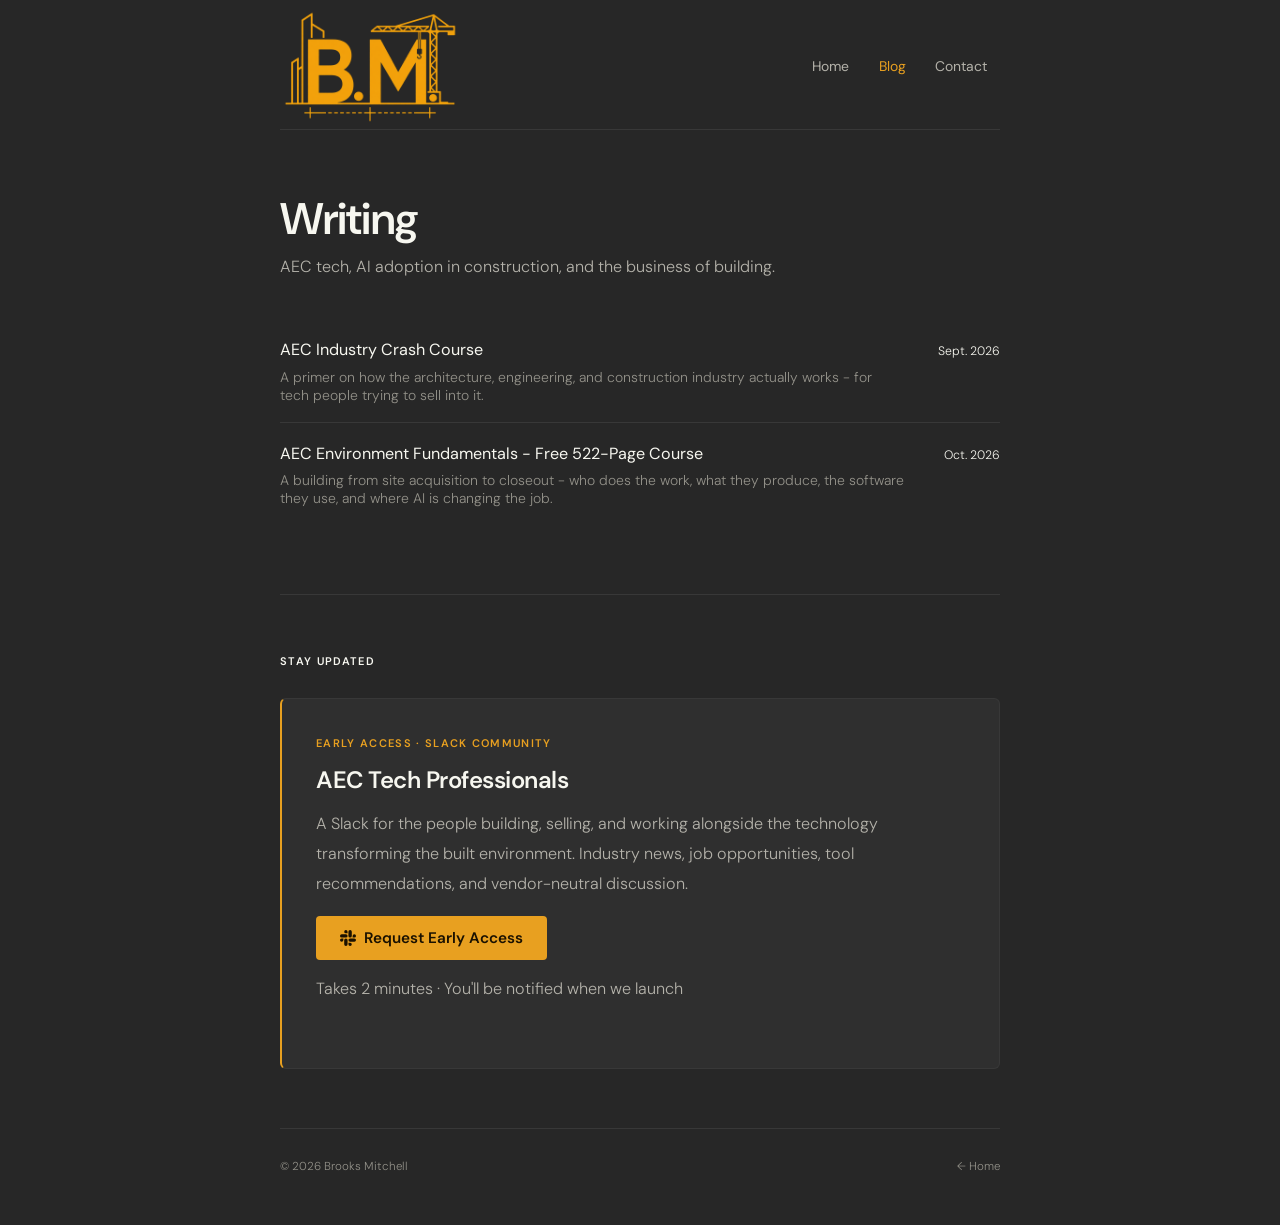
==== commit 756e42ec: "Udpate formatting and add share images for blog posts" ====
--- a/blog.html
+++ b/blog.html
@@ -4,6 +4,14 @@
   <meta charset="UTF-8" />
   <meta name="viewport" content="width=device-width, initial-scale=1.0" />
   <title>Writing - Brooks Mitchell</title>
+  <meta name="description" content="Writing by Brooks Mitchell on AEC tech, AI adoption in construction, and the business of building, including free courses and primers." />
+  <meta property="og:title" content="Writing - Brooks Mitchell" />
+  <meta property="og:description" content="Writing by Brooks Mitchell on AEC tech, AI adoption in construction, and the business of building, including free courses and primers." />
+  <meta property="og:image" content="https://brooksmitchell.com/images/share-card.png" />
+  <meta property="og:image:width" content="1200" />
+  <meta property="og:image:height" content="627" />
+  <meta property="og:url" content="https://brooksmitchell.com/blog.html" />
+  <meta property="og:type" content="website" />
   <link rel="icon" type="image/png" href="/images/logo%20transparent.png" />
   <link rel="preconnect" href="https://fonts.googleapis.com" />
   <link rel="preconnect" href="https://fonts.gstatic.com" crossorigin />
@@ -37,7 +45,7 @@
         <span class="post-title">AEC Industry Crash Course</span>
         <p style="font-size:0.82rem; font-weight:300; color:var(--text-dim); margin-top:0.3rem;">A primer on how the architecture, engineering, and construction industry actually works - for tech people trying to sell into it.</p>
       </div>
-      <span class="post-meta">Coming soon</span>
+      <span class="post-meta">Sept. 2026</span>
     </a>
     <a href="blog/aec-environment-fundamentals.html" class="post-item">
       <div>
@@ -45,13 +53,6 @@
         <p style="font-size:0.82rem; font-weight:300; color:var(--text-dim); margin-top:0.3rem;">A building from site acquisition to closeout - who does the work, what they produce, the software they use, and where AI is changing the job.</p>
       </div>
       <span class="post-meta">Oct. 2026</span>
-    </a>
-    <a href="blog/q2-review.html" class="post-item">
-      <div>
-        <span class="post-title">Q2 Review and Summary - Wonky Markets and Data Centers</span>
-        <p style="font-size:0.82rem; font-weight:300; color:var(--text-dim); margin-top:0.3rem;">A look at what moved in AEC tech last quarter and what it signals for the rest of the year.</p>
-      </div>
-      <span class="post-meta">Coming soon</span>
     </a>
   </div>
 
--- a/src/style.css
+++ b/src/style.css
@@ -8,8 +8,8 @@
   --bg-raised: #2f2f2f;
   --border:    #383838;
   --text:      #F7F7F0;
-  --text-mid:  #9a9890;
-  --text-dim:  #5a5a55;
+  --text-mid:  #b4b2aa;
+  --text-dim:  #939189;
   --accent:    #e8a020;
   --accent-hi: #f0b030;
   --accent-lo: #2a1e06;
@@ -63,6 +63,32 @@
   .nav-links a { padding: 0.6rem 0; border-radius: 0; }
 }
 
+/* ── HERO ── */
+.hero {
+  padding: 5rem 0 4rem;
+  display: grid; grid-template-columns: 1fr 190px; gap: 3rem; align-items: start;
+}
+.hero h1 {
+  font-size: clamp(2.6rem, 7vw, 4.2rem); font-weight: 600; line-height: 1.05;
+  letter-spacing: -0.03em; color: var(--text); margin-bottom: 1.25rem;
+}
+.hero-sub { font-size: 1rem; font-weight: 300; line-height: 1.8; color: var(--text-mid); max-width: 46ch; margin-bottom: 2.25rem; }
+.hero-photo {
+  width: 190px; height: 190px; border-radius: 50%; overflow: hidden;
+  border: 1px solid var(--border); background: var(--bg-subtle);
+  margin-top: 0.75rem;
+}
+.hero-photo img { width: 100%; height: 100%; object-fit: cover; display: block; }
+
+@media (max-width: 600px) {
+  .hero { grid-template-columns: 1fr; gap: 0; padding: 3rem 0 3rem; }
+  .hero-photo { grid-row: 1; width: 140px; height: 140px; margin: 0 0 1.75rem; }
+}
+
+/* ── ABOUT ── */
+.about-text p { font-size: 1rem; font-weight: 300; line-height: 1.85; color: var(--text); margin-bottom: 1.1rem; }
+.about-text p:last-of-type { margin-bottom: 0; }
+
 /* ── SECTIONS ── */
 section { padding: 3.5rem 0; border-top: 1px solid var(--border); }
 .section-label {
@@ -118,11 +144,12 @@
 .logo-item {
   display: flex; flex-direction: column;
   align-items: center; gap: 0.4rem;
-  opacity: 0.5; transition: opacity 0.2s;
+  opacity: 0.85; transition: opacity 0.2s;
 }
 .logo-item:hover { opacity: 1; }
 .logo-box { height: 40px; display: flex; align-items: center; justify-content: center; }
 .logo-box img { height: 100%; width: auto; max-width: 100px; object-fit: contain; }
+.logo-box.wide img { max-width: 200px; height: 26px; }
 .logo-text { font-size: 0.85rem; font-weight: 700; letter-spacing: 0.06em; color: var(--text); }
 .logo-caption { font-size: 0.6rem; font-weight: 400; color: var(--text); letter-spacing: 0.04em; text-align: center; }
 
